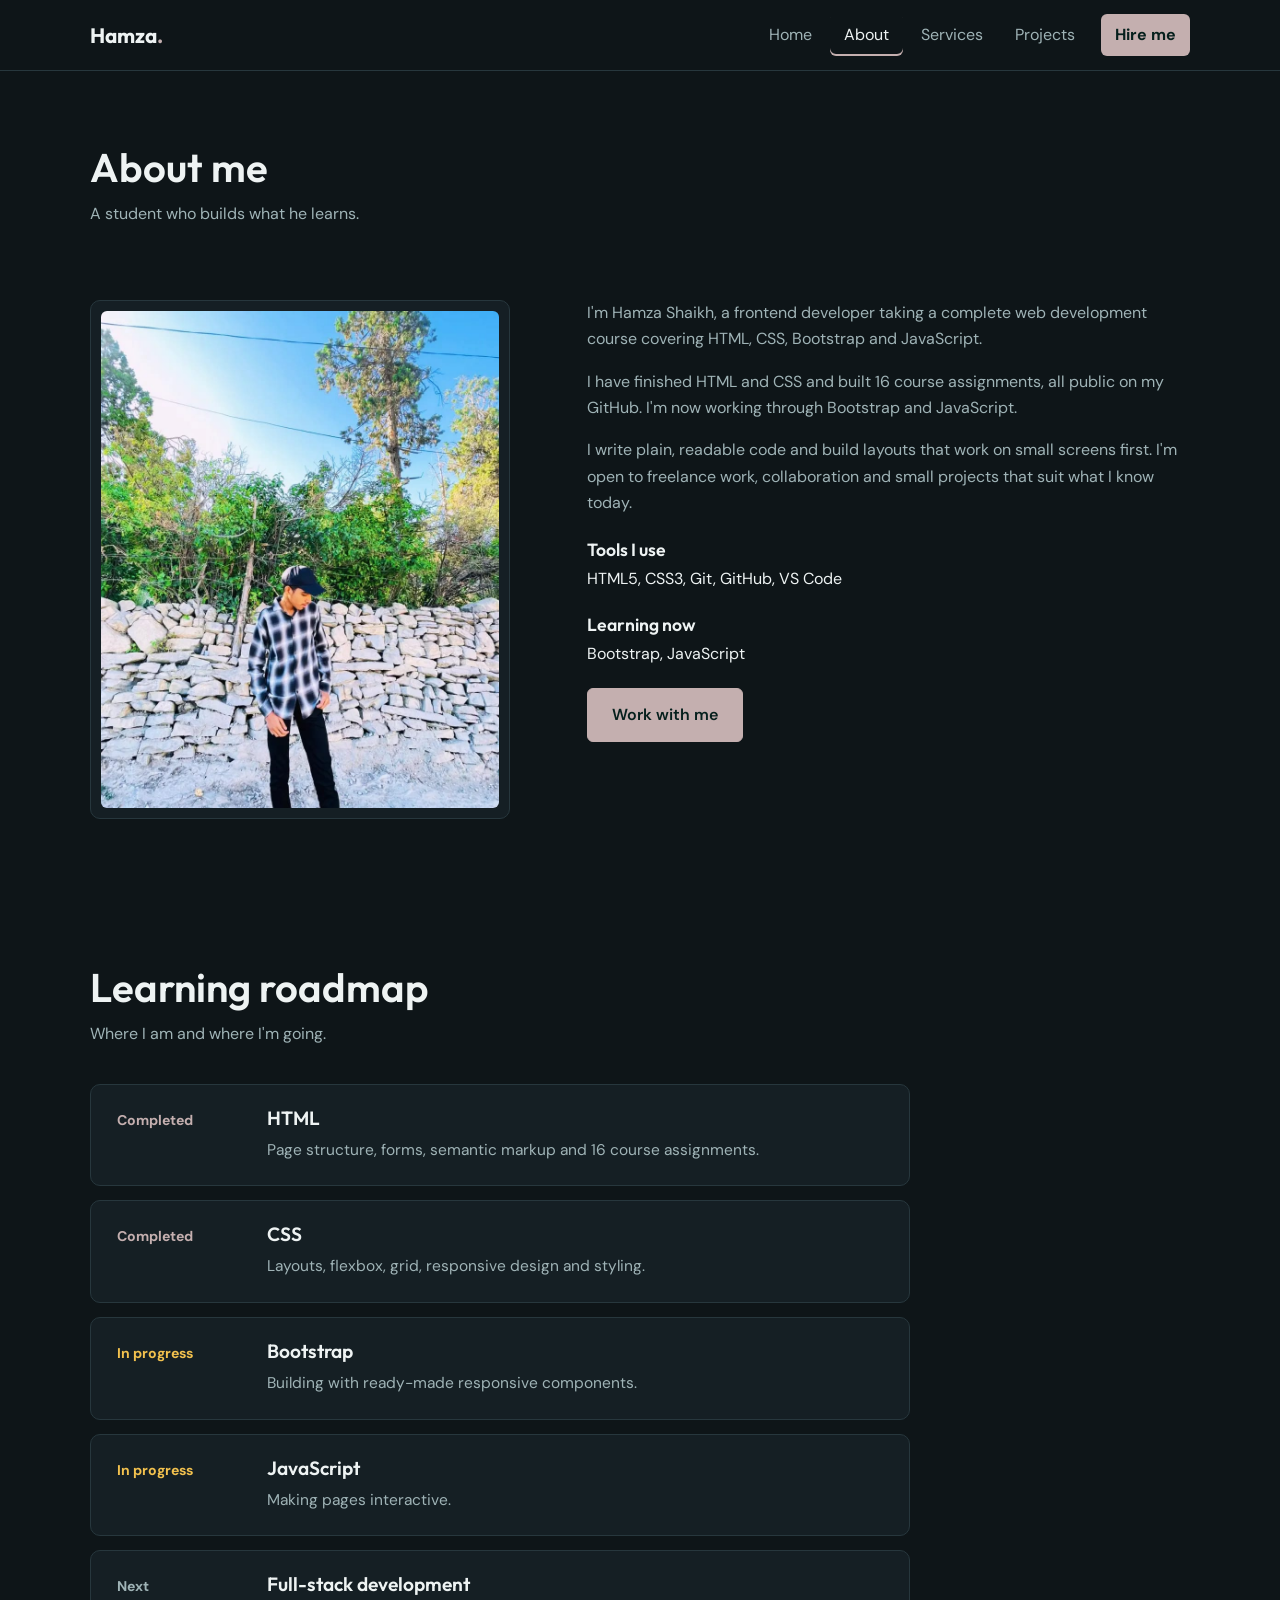
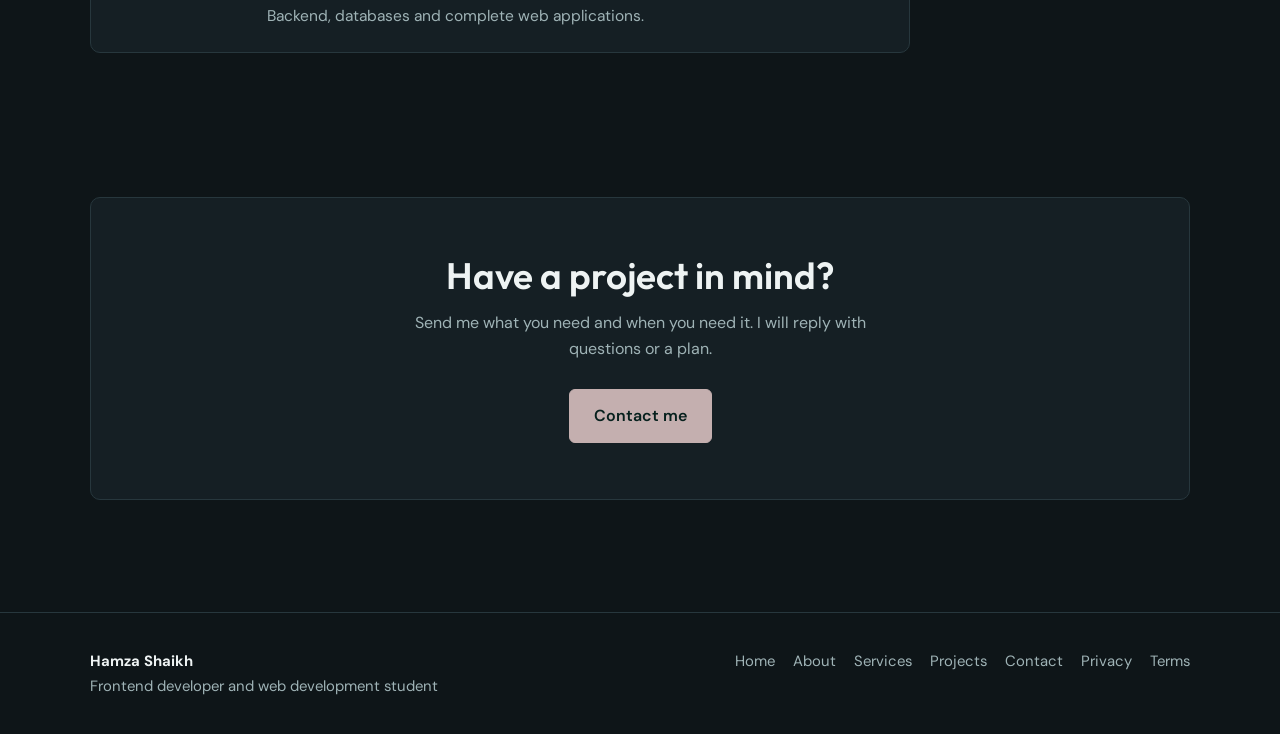
==== about.html @ 1021574f "Add files via upload" ====
<!DOCTYPE html>
<html lang="en">
<head>
<meta charset="UTF-8">
<meta name="viewport" content="width=device-width, initial-scale=1">
<title>About | Hamza Shaikh</title>
<meta name="description" content="About Hamza Shaikh, frontend developer and web development student.">
<meta name="theme-color" content="#0e1518">
<link rel="icon" href="favicon.svg" type="image/svg+xml">
<link rel="icon" href="favicon.ico" sizes="48x48">
<link rel="apple-touch-icon" href="apple-touch-icon.png">
<link rel="preconnect" href="https://fonts.googleapis.com">
<link rel="preconnect" href="https://fonts.gstatic.com" crossorigin>
<link href="https://fonts.googleapis.com/css2?family=DM+Sans:wght@400;500;700&family=Outfit:wght@500;600;700&display=swap" rel="stylesheet">
<link rel="stylesheet" href="style.css">
</head>
<body>
<header>
<nav>
<a href="index.html" class="logo">Hamza<span>.</span></a>
<button class="burger" aria-expanded="false" aria-controls="menu">Menu</button>
<ul class="links" id="menu"><li><a href="index.html">Home</a></li><li><a href="about.html" class="active">About</a></li><li><a href="services.html">Services</a></li><li><a href="projects.html">Projects</a></li><li><a href="contact.html" class="hire">Hire me</a></li></ul>
</nav>
</header>
<main>
<div class="wrap"><section class="phead"><h1 class="title">About me</h1><p class="sub">A student who builds what he learns.</p></section></div><div class="wrap"><section><div class="about">
<div class="photo"><img src="WhatsApp Image 2026-11-10 at 7.13.21 PM.jpeg" alt="Hamza Shaikh standing in front of a stone wall" width="1000" height="1000"></div>
<div>
<p>I'm Hamza Shaikh, a frontend developer taking a complete web development course covering HTML, CSS, Bootstrap and JavaScript.</p>
<p>I have finished HTML and CSS and built 16 course assignments, all public on my GitHub. I'm now working through Bootstrap and JavaScript.</p>
<p>I write plain, readable code and build layouts that work on small screens first. I'm open to freelance work, collaboration and small projects that suit what I know today.</p>
<h2 class="mini">Tools I use</h2>
<p class="tools">HTML5, CSS3, Git, GitHub, VS Code</p>
<h2 class="mini">Learning now</h2>
<p class="tools">Bootstrap, JavaScript</p>
<a class="btn primary" href="contact.html">Work with me</a>
</div></div></section></div>
<div class="wrap"><section><h2 class="title">Learning roadmap</h2><p class="sub">Where I am and where I'm going.</p><div class="road"><div class="card"><span class="st done">Completed</span><div><h3>HTML</h3><p>Page structure, forms, semantic markup and 16 course assignments.</p></div></div><div class="card"><span class="st done">Completed</span><div><h3>CSS</h3><p>Layouts, flexbox, grid, responsive design and styling.</p></div></div><div class="card"><span class="st doing">In progress</span><div><h3>Bootstrap</h3><p>Building with ready-made responsive components.</p></div></div><div class="card"><span class="st doing">In progress</span><div><h3>JavaScript</h3><p>Making pages interactive.</p></div></div><div class="card"><span class="st next">Next</span><div><h3>Full-stack development</h3><p>Backend, databases and complete web applications.</p></div></div></div></section></div><section class="wrap"><div class="band"><h2>Have a project in mind?</h2><p>Send me what you need and when you need it. I will reply with questions or a plan.</p><a class="btn primary" href="contact.html">Contact me</a></div></section>
</main>
<footer>
<div class="wrap foot">
<div><b>Hamza Shaikh</b><br>Frontend developer and web development student</div>
<div class="fl"><a href="index.html">Home</a><a href="about.html">About</a><a href="services.html">Services</a><a href="projects.html">Projects</a><a href="contact.html">Contact</a><a href="privacy.html">Privacy</a><a href="terms.html">Terms</a></div>
</div>
</footer>
<script src="script.js"></script>
</body>
</html>
---- style.css ----
:root{--bg:#0e1518;--surface:#151f24;--edge:#27373d;--ink:#eef3f3;--muted:#9fb3b6;--accent:rgb(196, 175, 175);--on:#06201d}
*{box-sizing:border-box;margin:0;padding:0}
body{font-family:'DM Sans',system-ui,sans-serif;background:var(--bg);color:var(--ink);line-height:1.65}
h1,h2,h3{font-family:'Outfit',sans-serif;line-height:1.2;font-weight:600}
a{color:inherit;text-decoration:none}
img{max-width:100%;height:auto;display:block}
.wrap{width:min(1100px,92%);margin:0 auto}
header{position:sticky;top:0;z-index:50;background:var(--bg);border-bottom:1px solid var(--edge)}
nav{display:flex;justify-content:space-between;align-items:center;width:min(1100px,92%);margin:0 auto;padding:14px 0}
.logo{font-family:'Outfit',sans-serif;font-weight:700;font-size:1.3rem}
.logo span{color:var(--accent)}
.links{display:flex;gap:4px;list-style:none;align-items:center}
.links a{display:block;padding:8px 14px;border-radius:6px;color:var(--muted)}
.links a:hover{color:var(--ink)}
.links a.active{color:var(--ink);box-shadow:inset 0 -2px 0 var(--accent)}
.links a.hire{background:var(--accent);color:var(--on);font-weight:700;margin-left:8px;box-shadow:none}
.burger{display:none;background:none;border:1px solid var(--edge);color:var(--ink);padding:8px 14px;border-radius:6px;font:inherit;cursor:pointer}
.btn{display:inline-block;padding:13px 24px;border-radius:6px;font-weight:600;border:1px solid var(--edge);font:inherit;font-weight:600;cursor:pointer}
.btn.primary{background:var(--accent);color:var(--on);border-color:var(--accent)}
.btn:hover{border-color:var(--accent)}
:focus-visible{outline:2px solid var(--accent);outline-offset:3px}
section{padding:72px 0}
.hero{display:grid;grid-template-columns:1.2fr .8fr;gap:56px;align-items:center;padding:72px 0}
.avail{color:var(--accent);font-weight:500;margin-bottom:14px}
.hero h1{font-size:clamp(2.2rem,4.8vw,3.6rem);margin-bottom:20px}
.lead{color:var(--muted);font-size:1.1rem;max-width:560px;margin-bottom:30px}
.cta{display:flex;gap:12px;flex-wrap:wrap}
.photo{border:1px solid var(--edge);border-radius:10px;padding:10px;background:var(--surface);max-width:420px;margin-left:auto}
.photo img{border-radius:6px;aspect-ratio:4/5;object-fit:cover;object-position:50% 60%;width:100%}
.title{font-size:clamp(1.8rem,3.4vw,2.5rem);margin-bottom:10px}
.sub{color:var(--muted);margin-bottom:36px;max-width:620px}
.phead{padding:72px 0 0}.phead .sub{margin-bottom:0}
.grid{display:grid;gap:20px}
.g3{grid-template-columns:repeat(auto-fill,minmax(300px,1fr))}
.g4{grid-template-columns:repeat(auto-fit,minmax(230px,1fr))}
.g2{grid-template-columns:repeat(auto-fit,minmax(300px,1fr))}
.gap{margin-bottom:20px}.gap:empty{display:none}
.card{background:var(--surface);border:1px solid var(--edge);border-radius:10px;padding:26px}
.card h3{font-size:1.2rem;margin-bottom:8px}
.card p{color:var(--muted);font-size:.97rem}
.more{margin-top:28px}
.link{color:var(--accent);font-weight:600;border-bottom:1px solid var(--accent)}
.steps{display:grid;grid-template-columns:repeat(auto-fit,minmax(220px,1fr));gap:20px;list-style:none;counter-reset:s}
.steps li::before{counter-increment:s;content:counter(s) ".";display:block;color:var(--accent);font-family:'Outfit',sans-serif;font-weight:600;font-size:1.3rem;margin-bottom:6px}
.road{display:grid;gap:14px;max-width:820px}
.road .card{display:grid;grid-template-columns:130px 1fr;gap:20px;align-items:start;padding:22px 26px}
.st{font-size:.88rem;font-weight:700;padding-top:2px}
.done{color:var(--accent)}.doing{color:#f2c14e}.next{color:var(--muted)}
.filters{display:flex;gap:10px;flex-wrap:wrap;margin-bottom:28px}
.filters button{padding:9px 18px;border-radius:6px;border:1px solid var(--edge);background:var(--surface);color:var(--muted);cursor:pointer;font:inherit}
.filters button.on,.filters button:hover{border-color:var(--accent);color:var(--ink)}
.filters button.on{background:var(--accent);color:var(--on);font-weight:600}
.proj{display:flex;flex-direction:column;gap:8px}
.tag{color:var(--accent);font-size:.88rem;font-weight:500}
.proj h3{margin:0}
.row{display:flex;gap:20px;margin-top:auto;padding-top:10px}
.row a{font-weight:600;color:var(--accent)}.row a:hover{text-decoration:underline}
.about{display:grid;grid-template-columns:.85fr 1.15fr;gap:52px;align-items:start}
.about .photo{margin:0}
.about p{color:var(--muted);margin-bottom:16px}
.mini{font-size:1.1rem;margin:22px 0 6px}
.about .tools{color:var(--ink);margin-bottom:20px}
.band{padding:56px 32px;text-align:center;border:1px solid var(--edge);border-radius:10px;background:var(--surface)}
.band h2{font-size:clamp(1.7rem,3.2vw,2.3rem);margin-bottom:12px}
.band p{color:var(--muted);max-width:520px;margin:0 auto 26px}
.cc{display:block}.cc small{display:block;color:var(--muted)}.cc b{font-size:1.1rem;word-break:break-all}
.cc:hover{border-color:var(--accent)}
.legal{max-width:720px;padding-top:40px}
.legal h2{font-size:1.3rem;margin:32px 0 8px}
.legal p,.legal li{color:var(--muted);margin-bottom:12px}
.legal ul{padding-left:22px}
.legal a{color:var(--accent);text-decoration:underline}
.upd{font-size:.92rem}
footer{border-top:1px solid var(--edge);margin-top:40px;padding:36px 0;color:var(--muted);font-size:.93rem}
.foot{display:flex;justify-content:space-between;gap:20px;flex-wrap:wrap}
.foot b{color:var(--ink)}
.fl{display:flex;gap:18px;flex-wrap:wrap}
footer a:hover{color:var(--ink)}
@media(max-width:860px){
.hero,.about{grid-template-columns:1fr}
.photo{margin:0 auto}
.hero .photo{order:-1;max-width:300px}
.burger{display:block}
.links{display:none;position:absolute;top:100%;left:0;right:0;flex-direction:column;align-items:stretch;padding:12px 4%;background:var(--bg);border-bottom:1px solid var(--edge)}
.links.open{display:flex}
.links a.hire{margin:6px 0 0;text-align:center}
.road .card{grid-template-columns:1fr;gap:6px}
section{padding:52px 0}
}
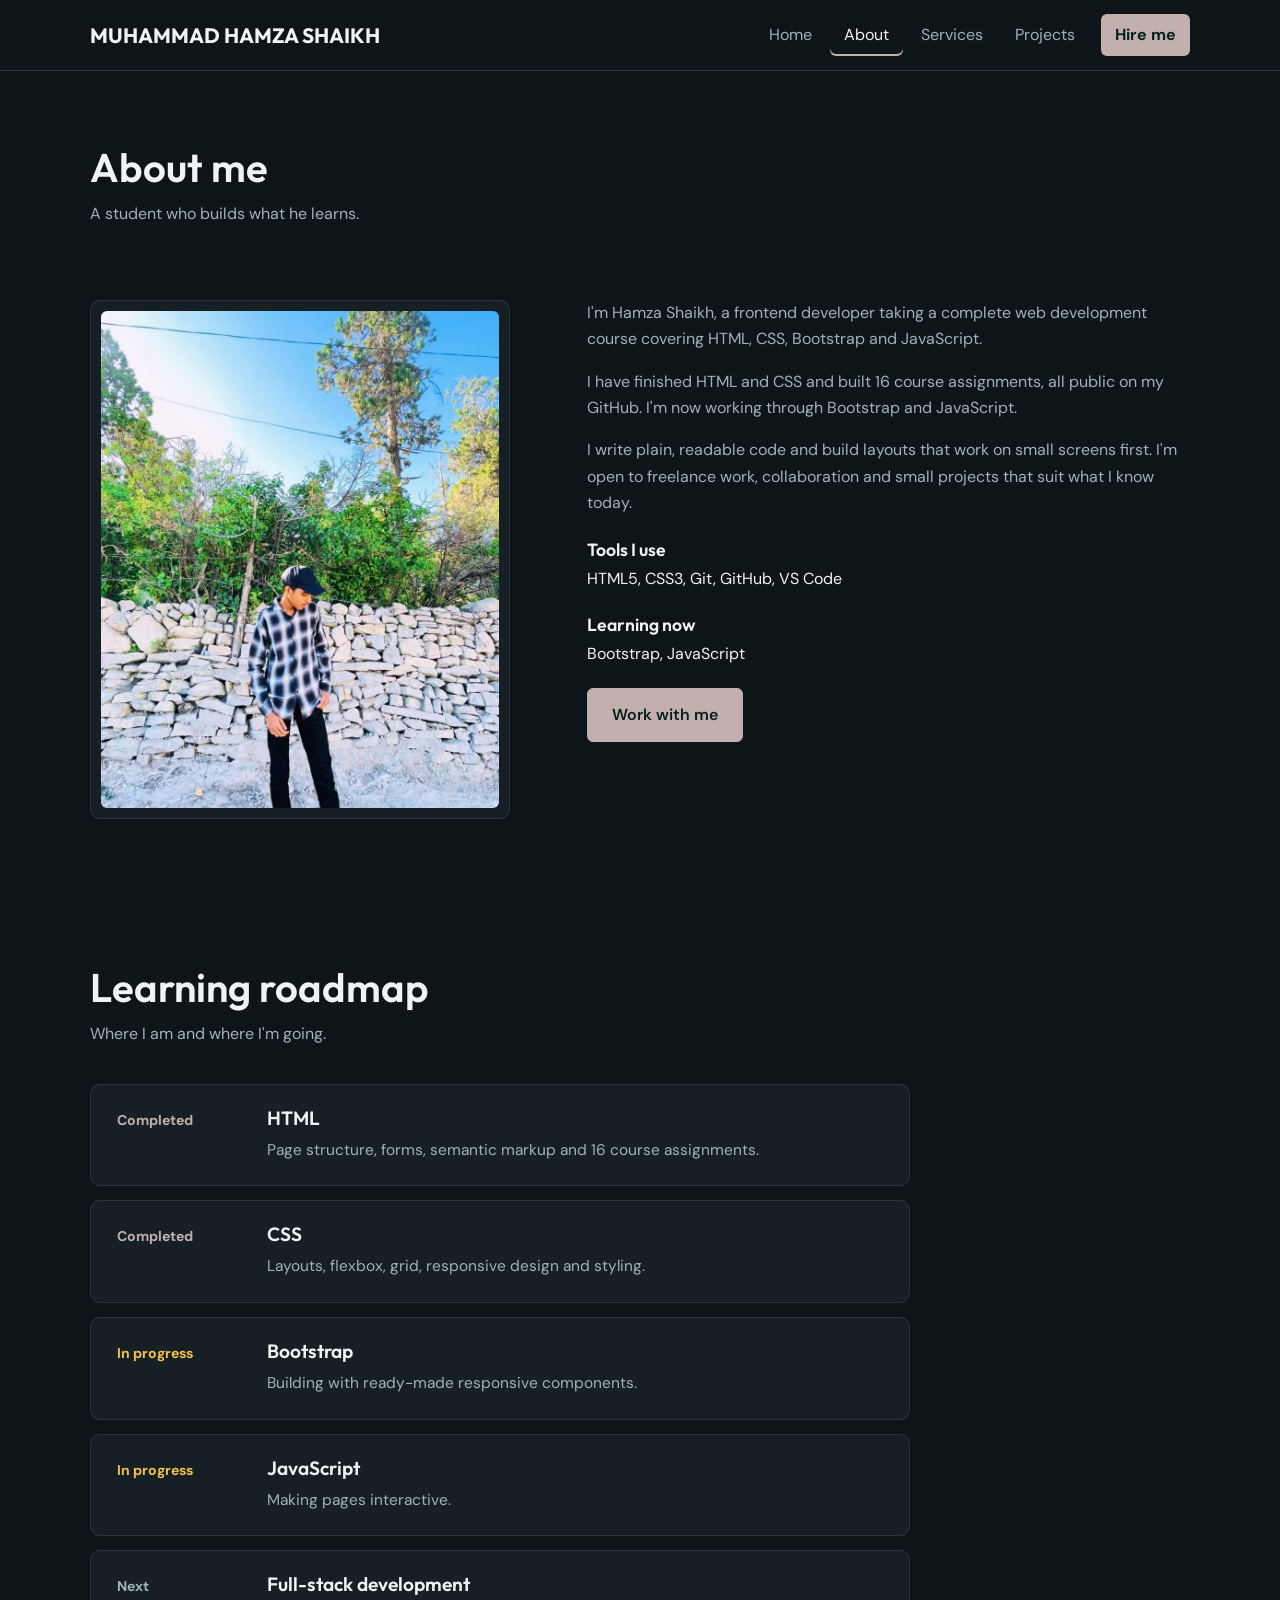
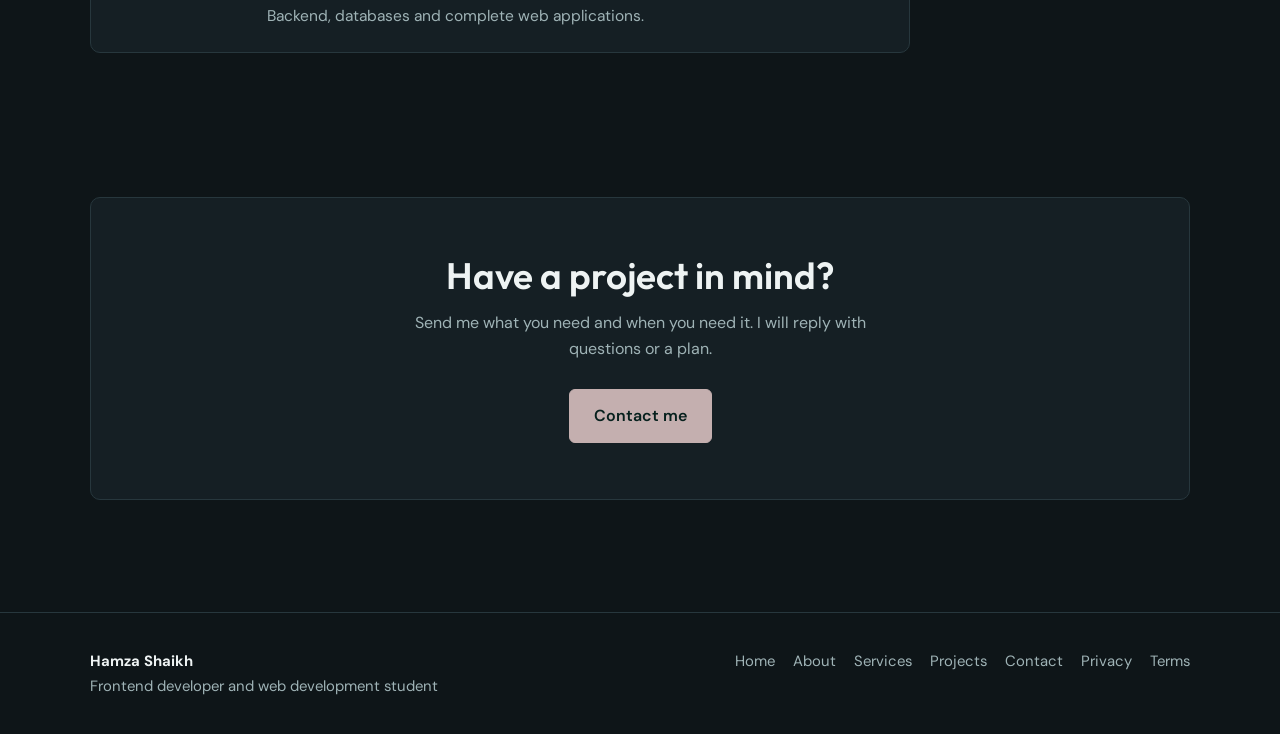
==== commit c1b1d86e: "Update about.html" ====
--- a/about.html
+++ b/about.html
@@ -17,7 +17,7 @@
 <body>
 <header>
 <nav>
-<a href="index.html" class="logo">Hamza<span>.</span></a>
+<a href="index.html" class="logo">MUHAMMAD HAMZA SHAIKH</a>
 <button class="burger" aria-expanded="false" aria-controls="menu">Menu</button>
 <ul class="links" id="menu"><li><a href="index.html">Home</a></li><li><a href="about.html" class="active">About</a></li><li><a href="services.html">Services</a></li><li><a href="projects.html">Projects</a></li><li><a href="contact.html" class="hire">Hire me</a></li></ul>
 </nav>
--- a/style.css
+++ b/style.css
@@ -87,3 +87,9 @@
 .road .card{grid-template-columns:1fr;gap:6px}
 section{padding:52px 0}
 }
+
+/* Hover effect: boxes lift and scale up */
+.card,.band,.photo{transition:transform .25s ease,box-shadow .25s ease,border-color .25s ease}
+.card:hover,.band:hover,.photo:hover{transform:translateY(-6px) scale(1.03);border-color:var(--accent);box-shadow:0 14px 30px rgba(0,0,0,.45)}
+.road .card:hover{transform:translateY(-4px) scale(1.015)}
+@media(prefers-reduced-motion:reduce){.card,.band,.photo{transition:none}.card:hover,.band:hover,.photo:hover{transform:none}}
